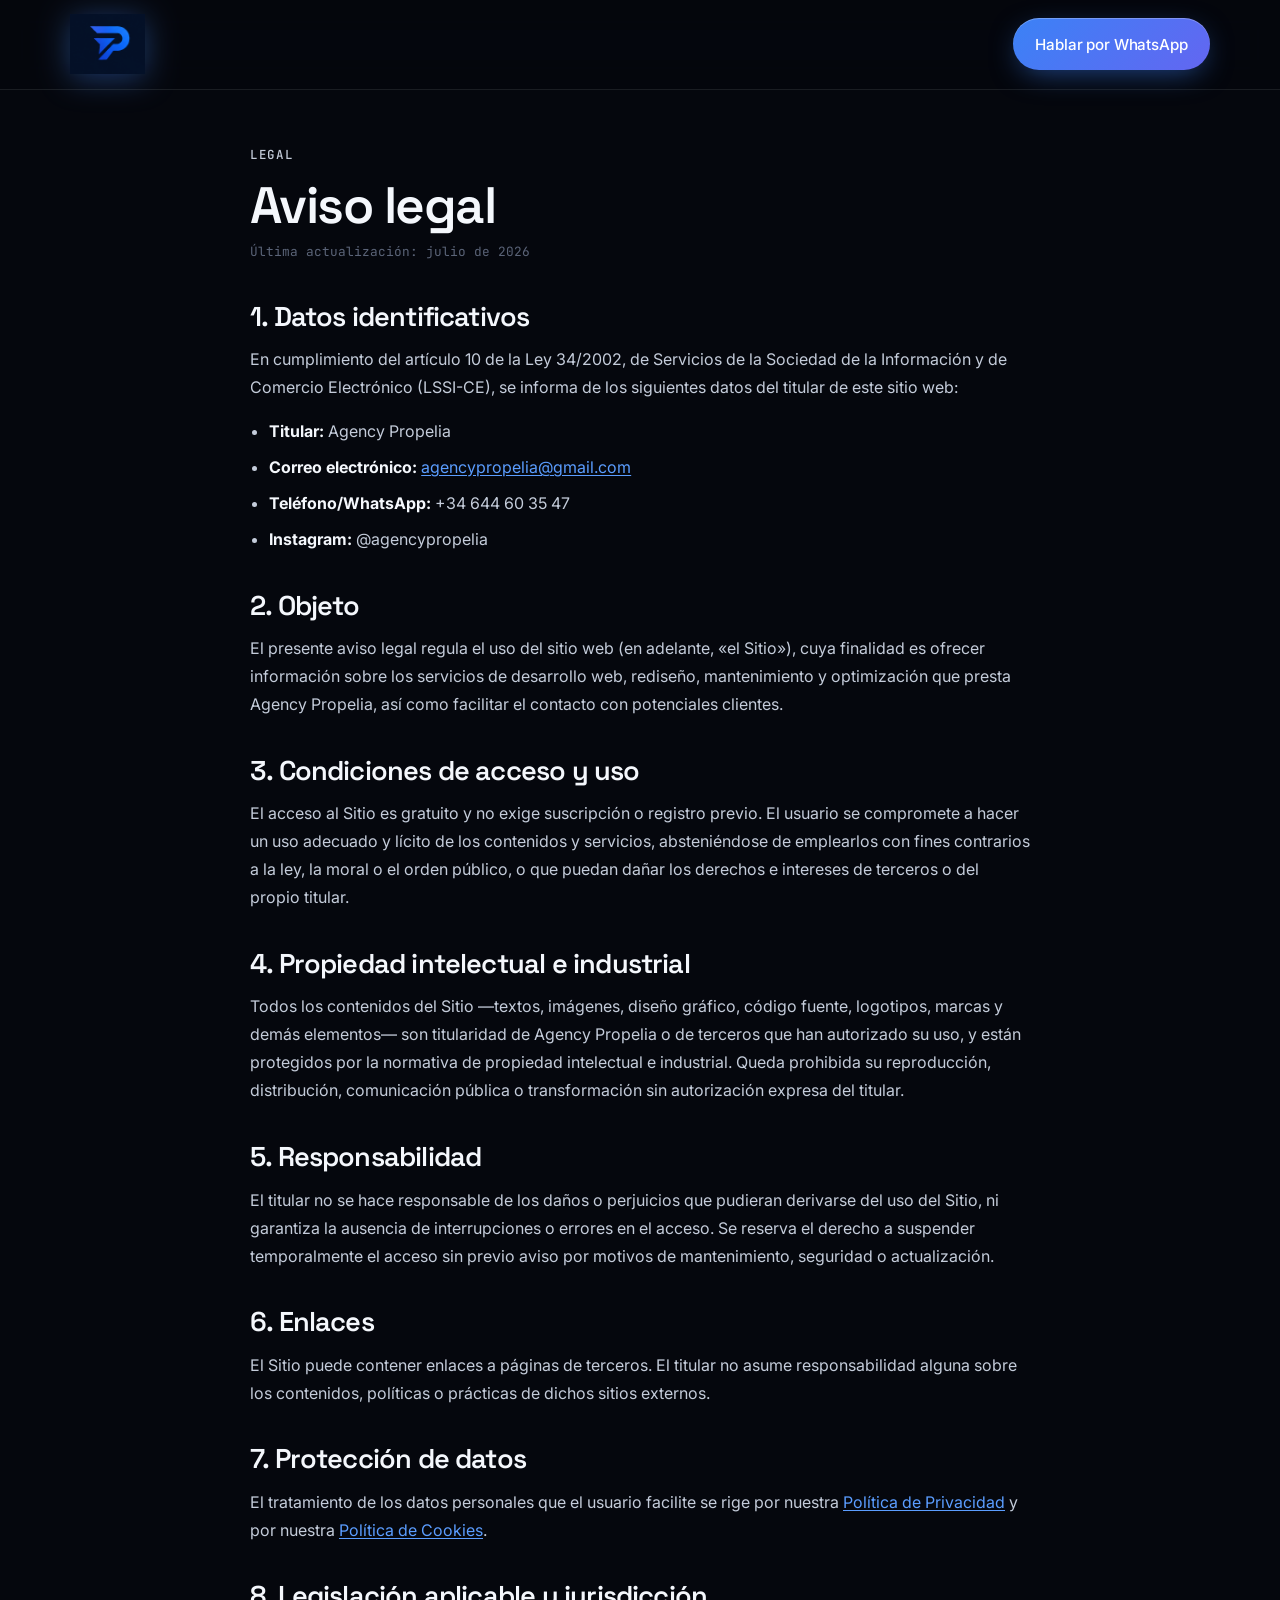
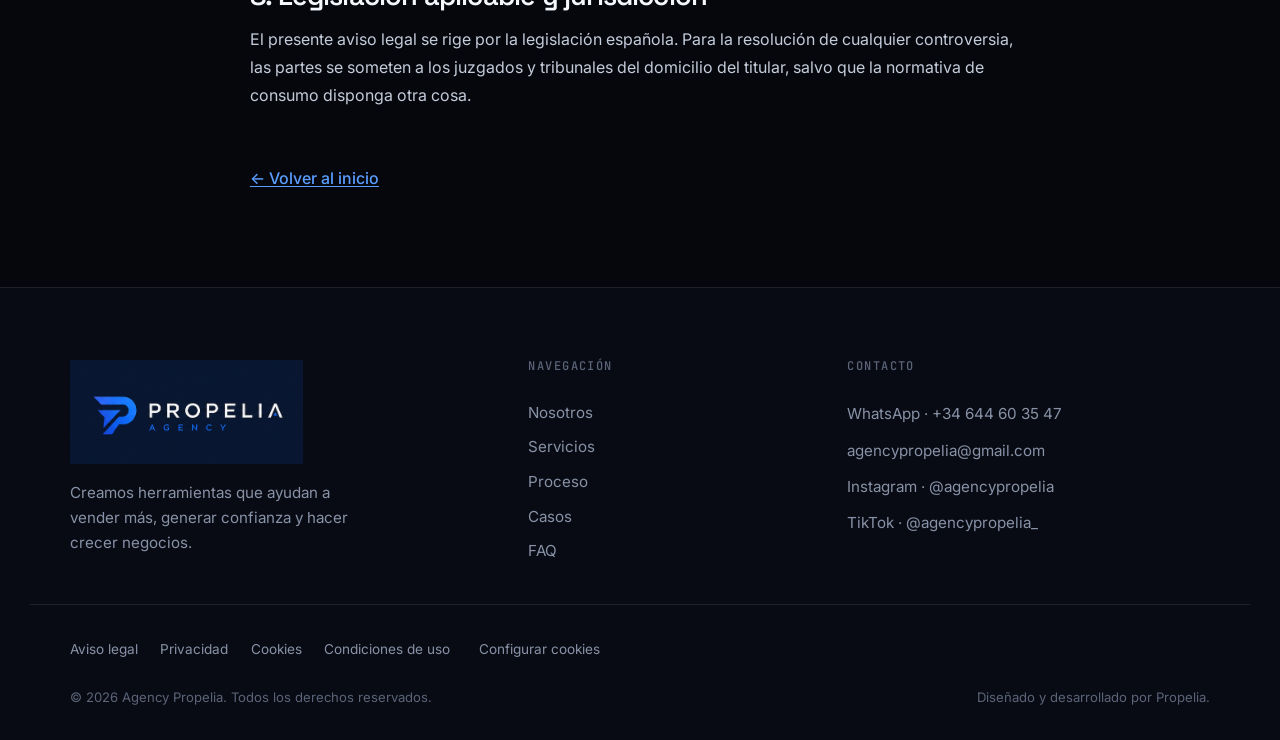
==== aviso-legal.html @ 7b3290b9 "Web Agency Propelia — preparada para producción Sitio estático (HTML/CSS/JS vanilla) listo para GitH" ====
<!DOCTYPE html>
<html lang="es">
<head>
  <meta charset="UTF-8" />
  <meta name="viewport" content="width=device-width, initial-scale=1.0" />
  <meta name="theme-color" content="#05070d" />
  <title>Aviso legal — Agency Propelia</title>
  <meta name="description" content="Aviso legal de Agency Propelia: datos identificativos, condiciones de uso, propiedad intelectual y responsabilidad." />
  <meta name="robots" content="index, follow" />
  <link rel="icon" type="image/png" href="assets/img/favicon.png" />
  <link rel="preconnect" href="https://fonts.googleapis.com" />
  <link rel="preconnect" href="https://fonts.gstatic.com" crossorigin />
  <link rel="stylesheet" href="https://fonts.googleapis.com/css2?family=Space+Grotesk:wght@400;500;600;700&family=Inter:wght@300;400;500;600&family=JetBrains+Mono:wght@400;500&display=swap" />
  <link rel="stylesheet" href="styles.css?v=20260713f" />
</head>
<body>
  <a class="skip-link" href="#main">Saltar al contenido</a>

  <header class="nav is-scrolled nav--solid" data-nav>
    <div class="nav-inner">
      <a class="nav-brand" href="index.html" aria-label="Agency Propelia, inicio">
        <img class="nav-logo-img" src="assets/img/icono-propelia.png" alt="Agency Propelia" width="62" height="50" />
      </a>
      <a class="btn btn-primary nav-cta" href="https://wa.me/34644603547" target="_blank" rel="noopener" data-magnetic>Hablar por WhatsApp</a>
    </div>
  </header>

  <main id="main" class="legal-page">
    <div class="container">
      <article class="legal">
        <p class="eyebrow">Legal</p>
        <h1>Aviso legal</h1>
        <span class="legal-updated">Última actualización: julio de 2026</span>

        <h2>1. Datos identificativos</h2>
        <p>En cumplimiento del artículo 10 de la Ley 34/2002, de Servicios de la Sociedad de la Información y de Comercio Electrónico (LSSI-CE), se informa de los siguientes datos del titular de este sitio web:</p>
        <ul>
          <li><strong>Titular:</strong> Agency Propelia</li>
          <li><strong>Correo electrónico:</strong> <a href="mailto:agencypropelia@gmail.com">agencypropelia@gmail.com</a></li>
          <li><strong>Teléfono/WhatsApp:</strong> +34 644 60 35 47</li>
          <li><strong>Instagram:</strong> @agencypropelia</li>
        </ul>

        <h2>2. Objeto</h2>
        <p>El presente aviso legal regula el uso del sitio web (en adelante, «el Sitio»), cuya finalidad es ofrecer información sobre los servicios de desarrollo web, rediseño, mantenimiento y optimización que presta Agency Propelia, así como facilitar el contacto con potenciales clientes.</p>

        <h2>3. Condiciones de acceso y uso</h2>
        <p>El acceso al Sitio es gratuito y no exige suscripción o registro previo. El usuario se compromete a hacer un uso adecuado y lícito de los contenidos y servicios, absteniéndose de emplearlos con fines contrarios a la ley, la moral o el orden público, o que puedan dañar los derechos e intereses de terceros o del propio titular.</p>

        <h2>4. Propiedad intelectual e industrial</h2>
        <p>Todos los contenidos del Sitio —textos, imágenes, diseño gráfico, código fuente, logotipos, marcas y demás elementos— son titularidad de Agency Propelia o de terceros que han autorizado su uso, y están protegidos por la normativa de propiedad intelectual e industrial. Queda prohibida su reproducción, distribución, comunicación pública o transformación sin autorización expresa del titular.</p>

        <h2>5. Responsabilidad</h2>
        <p>El titular no se hace responsable de los daños o perjuicios que pudieran derivarse del uso del Sitio, ni garantiza la ausencia de interrupciones o errores en el acceso. Se reserva el derecho a suspender temporalmente el acceso sin previo aviso por motivos de mantenimiento, seguridad o actualización.</p>

        <h2>6. Enlaces</h2>
        <p>El Sitio puede contener enlaces a páginas de terceros. El titular no asume responsabilidad alguna sobre los contenidos, políticas o prácticas de dichos sitios externos.</p>

        <h2>7. Protección de datos</h2>
        <p>El tratamiento de los datos personales que el usuario facilite se rige por nuestra <a href="privacidad.html">Política de Privacidad</a> y por nuestra <a href="cookies.html">Política de Cookies</a>.</p>

        <h2>8. Legislación aplicable y jurisdicción</h2>
        <p>El presente aviso legal se rige por la legislación española. Para la resolución de cualquier controversia, las partes se someten a los juzgados y tribunales del domicilio del titular, salvo que la normativa de consumo disponga otra cosa.</p>

        <a class="legal-back" href="index.html">← Volver al inicio</a>
      </article>
    </div>
  </main>

  <footer class="footer">
    <div class="container footer-inner">
      <div class="footer-brand">
        <a class="footer-brand-link" href="index.html" aria-label="Agency Propelia, inicio">
          <img class="footer-logo-img" src="assets/img/logo-propelia-agency.png" alt="Agency Propelia" width="210" height="72" loading="lazy" />
        </a>
        <p>Creamos herramientas que ayudan a vender más, generar confianza y hacer crecer negocios.</p>
      </div>
      <nav class="footer-nav" aria-label="Enlaces del pie">
        <h4>Navegación</h4>
        <a href="index.html#nosotros">Nosotros</a>
        <a href="index.html#servicios">Servicios</a>
        <a href="index.html#proceso">Proceso</a>
        <a href="index.html#casos">Casos</a>
        <a href="index.html#faq">FAQ</a>
      </nav>
      <div class="footer-contact">
        <h4>Contacto</h4>
        <a class="footer-link" href="https://wa.me/34644603547" target="_blank" rel="noopener">WhatsApp · +34 644 60 35 47</a>
        <a class="footer-link" href="mailto:agencypropelia@gmail.com">agencypropelia@gmail.com</a>
        <a class="footer-link" href="https://instagram.com/agencypropelia" target="_blank" rel="noopener">Instagram · @agencypropelia</a>
        <a class="footer-link" href="https://www.tiktok.com/@agencypropelia_" target="_blank" rel="noopener">TikTok · @agencypropelia_</a>
      </div>
    </div>
    <nav class="container footer-legal" aria-label="Enlaces legales">
      <a href="aviso-legal.html">Aviso legal</a>
      <a href="privacidad.html">Privacidad</a>
      <a href="cookies.html">Cookies</a>
      <a href="condiciones.html">Condiciones de uso</a>
      <button type="button" class="footer-legal-btn" data-cookie-settings>Configurar cookies</button>
    </nav>
    <div class="container footer-bottom">
      <span>© <span data-year>2026</span> Agency Propelia. Todos los derechos reservados.</span>
      <span class="footer-made">Diseñado y desarrollado por Propelia.</span>
    </div>
  </footer>

  <!-- Cookie preferences modal -->
  <div class="cookie-modal" data-cookie-modal role="dialog" aria-modal="true" aria-labelledby="cookie-modal-title" hidden>
    <div class="cookie-modal-backdrop" data-cookie-close></div>
    <div class="cookie-modal-card">
      <h3 id="cookie-modal-title">Preferencias de cookies</h3>
      <p class="cookie-modal-sub">Elige qué cookies quieres permitir. Puedes cambiar tu decisión cuando quieras desde el pie de página.</p>
      <div class="cookie-opt">
        <div class="cookie-opt-head"><span class="cookie-opt-name">Necesarias</span><span class="cookie-opt-fixed">Siempre activas</span></div>
        <p>Imprescindibles para que la web funcione. No se pueden desactivar.</p>
      </div>
      <label class="cookie-opt cookie-opt-toggle">
        <div class="cookie-opt-head"><span class="cookie-opt-name">Analíticas</span><span class="cookie-switch"><input type="checkbox" data-cookie-analytics /><span class="cookie-slider"></span></span></div>
        <p>Nos ayudan a entender cómo se usa la web para mejorarla. De forma anónima.</p>
      </label>
      <label class="cookie-opt cookie-opt-toggle">
        <div class="cookie-opt-head"><span class="cookie-opt-name">Marketing</span><span class="cookie-switch"><input type="checkbox" data-cookie-marketing /><span class="cookie-slider"></span></span></div>
        <p>Permiten mostrarte contenido y campañas más relevantes.</p>
      </label>
      <div class="cookie-modal-actions">
        <button type="button" class="btn btn-ghost" data-cookie-reject>Rechazar todo</button>
        <button type="button" class="btn btn-primary" data-cookie-save>Guardar preferencias</button>
      </div>
    </div>
  </div>

  <script defer src="lib/gsap.min.js"></script>
  <script defer src="lib/ScrollTrigger.min.js"></script>
  <script defer src="lib/manifest.js"></script>
  <script defer src="main.js?v=20260713f"></script>
</body>
</html>
---- styles.css ----
/* =============================================================
   AGENCY PROPELIA — styles.css
   Archetype: Mouse-Reactive Gradient (blue / dark, SaaS premium)
   ============================================================= */

/* =============================================================
   1. Tokens
   ============================================================= */
:root {
  /* Surfaces */
  --bg:        #05070d;   /* near-black, blue-tinted */
  --bg-2:      #080b14;
  --bg-3:      #0d1220;   /* card */
  --bg-4:      #121a2c;   /* card hover */

  /* Text */
  --ink:       #f4f7fc;   /* near-white, never pure */
  --ink-soft:  #c4ccda;
  --mute:      #8892a6;
  --mute-2:    #5b6478;

  /* Accent (electric blue → indigo) */
  --accent:      #3b82f6;
  --accent-bright: #5b9dff;
  --accent-2:    #6366f1;
  --accent-deep: #1d4ed8;

  /* Gradient mesh stops */
  --grad-1: #1d4ed8;
  --grad-2: #3b82f6;
  --grad-3: #6366f1;
  --grad-4: #0ea5e9;

  /* Lines */
  --line:      rgba(244, 247, 252, 0.09);
  --line-2:    rgba(244, 247, 252, 0.14);

  /* Type */
  --display: "Space Grotesk", system-ui, sans-serif;
  --sans:    "Inter", system-ui, sans-serif;
  --mono:    "JetBrains Mono", ui-monospace, monospace;

  /* Rhythm */
  --gutter: clamp(1.25rem, 5vw, 2.5rem);
  --section-y: clamp(5rem, 12vw, 9rem);
  --radius: 18px;
  --radius-lg: 26px;
  --maxw: 1220px;

  /* Easings */
  --ease-out:    cubic-bezier(0.16, 1, 0.3, 1);
  --ease-in:     cubic-bezier(0.7, 0, 0.84, 0);
  --ease-soft:   cubic-bezier(0.25, 0.46, 0.45, 0.94);
  --ease-bounce: cubic-bezier(0.34, 1.56, 0.64, 1);
}

/* =============================================================
   2. Reset & base
   ============================================================= */
*, *::before, *::after { box-sizing: border-box; margin: 0; }
html {
  -webkit-text-size-adjust: 100%;
  tab-size: 2;
  overflow-x: clip;
  scroll-behavior: smooth;
}
body {
  font-family: var(--sans);
  font-size: 16px;
  line-height: 1.65;
  color: var(--ink-soft);
  background: var(--bg);
  -webkit-font-smoothing: antialiased;
  text-rendering: optimizeLegibility;
  overflow-x: clip;
  overscroll-behavior-y: none;
}
img, svg, video { display: block; max-width: 100%; }
img { height: auto; }
button { font: inherit; color: inherit; cursor: pointer; border: 0; background: none; }
a { color: inherit; text-decoration: none; }
p { text-wrap: pretty; }
h1, h2, h3, h4 {
  font-family: var(--display);
  color: var(--ink);
  text-wrap: balance;
  line-height: 1.04;
  letter-spacing: -0.03em;
  font-weight: 600;
}
em { font-style: normal; color: var(--accent-bright); }
::selection { background: var(--accent); color: #fff; }

:focus-visible {
  outline: 2px solid var(--accent-bright);
  outline-offset: 3px;
  border-radius: 4px;
}

.skip-link {
  position: fixed; top: -100px; left: 1rem;
  padding: .6rem 1rem; background: var(--ink); color: var(--bg);
  z-index: 9999; border-radius: 8px; font-weight: 600;
}
.skip-link:focus { top: 1rem; }

/* =============================================================
   3. Utilities
   ============================================================= */
.container {
  width: 100%;
  max-width: var(--maxw);
  margin-inline: auto;
  padding-inline: var(--gutter);
}
.section { padding-block: var(--section-y); position: relative; }

.eyebrow, .kicker {
  font-family: var(--mono);
  font-size: 0.78rem;
  letter-spacing: 0.14em;
  text-transform: uppercase;
  color: var(--accent-bright);
  font-weight: 500;
}
.eyebrow { color: var(--mute); }
.eyebrow::before { content: ""; }

.section-head { max-width: 720px; margin-bottom: clamp(2.5rem, 6vw, 4rem); }
.section-head h2 { font-size: clamp(2rem, 5vw, 3.4rem); margin: 0.9rem 0 1rem; }
.section-sub { color: var(--mute); font-size: 1.05rem; max-width: 56ch; }

.grid-2 {
  display: grid;
  grid-template-columns: 1fr;
  gap: clamp(2rem, 5vw, 4rem);
}

/* =============================================================
   4. Buttons
   ============================================================= */
.btn {
  display: inline-flex;
  align-items: center;
  gap: 0.55rem;
  padding: 0.85rem 1.4rem;
  border-radius: 100px;
  font-weight: 500;
  font-size: 0.95rem;
  letter-spacing: -0.01em;
  transition: transform 0.4s var(--ease-out), background 0.3s var(--ease-out),
              box-shadow 0.4s var(--ease-out), color 0.3s var(--ease-out);
  will-change: transform;
}
.btn-lg { padding: 1.05rem 1.8rem; font-size: 1rem; }
.btn-ico { display: inline-flex; }

.btn-primary {
  background: linear-gradient(135deg, var(--accent) 0%, var(--accent-2) 100%);
  color: #fff;
  box-shadow: 0 8px 30px -8px rgba(59, 130, 246, 0.6), inset 0 1px 0 rgba(255,255,255,0.25);
}
.btn-primary:hover {
  box-shadow: 0 14px 44px -8px rgba(79, 110, 246, 0.75), inset 0 1px 0 rgba(255,255,255,0.35);
  transform: translateY(-2px);
}

.btn-ghost {
  background: rgba(255,255,255,0.03);
  color: var(--ink);
  border: 1px solid var(--line-2);
  backdrop-filter: blur(8px);
}
.btn-ghost:hover {
  background: rgba(255,255,255,0.07);
  border-color: rgba(91, 157, 255, 0.5);
  transform: translateY(-2px);
}

/* =============================================================
   5. Splash
   ============================================================= */
.splash {
  position: fixed; inset: 0; z-index: 9000;
  display: grid; place-items: center;
  background: var(--bg);
  transition: opacity 0.7s var(--ease-out), visibility 0.7s;
  animation: splashSafety 0.01s 4.5s forwards;
}
.splash-mark { animation: splashPulse 1.6s var(--ease-soft) infinite; }
.splash-mark svg { filter: drop-shadow(0 0 24px rgba(59,130,246,0.55)); }
.splash.is-out { opacity: 0; visibility: hidden; pointer-events: none; }
@keyframes splashPulse {
  0%, 100% { transform: translateY(0) scale(1); opacity: 1; }
  50% { transform: translateY(-6px) scale(1.06); opacity: 0.75; }
}
@keyframes splashSafety { to { opacity: 0; visibility: hidden; pointer-events: none; } }

/* =============================================================
   6. Nav
   ============================================================= */
.nav {
  position: fixed; top: 0; left: 0; right: 0; z-index: 1000;
  transition: background 0.4s var(--ease-out), border-color 0.4s var(--ease-out),
              backdrop-filter 0.4s var(--ease-out);
  border-bottom: 1px solid transparent;
}
.nav.is-scrolled {
  background: rgba(5, 7, 13, 0.72);
  backdrop-filter: blur(18px) saturate(160%);
  -webkit-backdrop-filter: blur(18px) saturate(160%);
  border-bottom-color: var(--line);
}
.nav-inner {
  max-width: var(--maxw); margin-inline: auto;
  padding: 0.9rem var(--gutter);
  display: flex; align-items: center; justify-content: space-between;
  gap: 1rem;
}
.nav-brand {
  display: inline-flex; align-items: center; gap: 0.55rem;
  font-family: var(--display); font-weight: 600; font-size: 1.15rem;
  color: var(--ink); letter-spacing: -0.02em;
}
.nav-logo { transition: transform 0.5s var(--ease-bounce); }
.nav-brand:hover .nav-logo { transform: rotate(-12deg) scale(1.08); }

.nav-links {
  display: none;
  gap: 0.35rem;
  position: absolute; left: 50%; transform: translateX(-50%);
}
.nav-links a {
  padding: 0.5rem 0.85rem; border-radius: 100px;
  font-size: 0.9rem; color: var(--mute);
  transition: color 0.25s var(--ease-out), background 0.25s var(--ease-out);
}
.nav-links a:hover { color: var(--ink); background: rgba(255,255,255,0.05); }

.nav-cta { display: none; }

.nav-toggle {
  display: inline-flex; flex-direction: column; gap: 5px;
  width: 42px; height: 42px; align-items: center; justify-content: center;
  border-radius: 12px; border: 1px solid var(--line-2);
}
.nav-toggle span {
  width: 18px; height: 2px; background: var(--ink); border-radius: 2px;
  transition: transform 0.35s var(--ease-out), opacity 0.25s var(--ease-out);
}
.nav-toggle[aria-expanded="true"] span:nth-child(1) { transform: translateY(3.5px) rotate(45deg); }
.nav-toggle[aria-expanded="true"] span:nth-child(2) { transform: translateY(-3.5px) rotate(-45deg); }

/* Mobile menu */
.mobile-menu {
  position: fixed; inset: 0; z-index: 999;
  background: rgba(5, 7, 13, 0.96);
  backdrop-filter: blur(20px);
  display: flex; flex-direction: column; justify-content: center; align-items: center;
  gap: 0.5rem; padding: 2rem;
  opacity: 0; visibility: hidden; transform: translateY(-8px);
  transition: opacity 0.4s var(--ease-out), transform 0.4s var(--ease-out), visibility 0.4s;
}
.mobile-menu.is-open { opacity: 1; visibility: visible; transform: none; }
.mobile-menu nav { display: flex; flex-direction: column; align-items: center; gap: 0.4rem; margin-bottom: 1.5rem; }
.mobile-menu nav a {
  font-family: var(--display); font-size: 1.8rem; color: var(--ink); font-weight: 500;
  padding: 0.4rem 1rem; letter-spacing: -0.02em;
  transition: color 0.25s var(--ease-out);
}
.mobile-menu nav a:hover { color: var(--accent-bright); }

/* =============================================================
   7. Hero
   ============================================================= */
.hero {
  position: relative;
  min-height: 100vh; min-height: 100svh;
  display: flex; align-items: center;
  padding-block: 9rem 4rem;
  overflow: hidden;
}
.hero-gradient {
  position: absolute; inset: -20%;
  z-index: 0;
  background:
    radial-gradient(circle 620px at var(--mx, 30%) var(--my, 25%), var(--grad-2) 0%, transparent 55%),
    radial-gradient(circle 720px at calc(var(--mx, 70%) + 15%) calc(var(--my, 70%) + 5%), var(--grad-3) 0%, transparent 55%),
    radial-gradient(circle 520px at 80% 15%, var(--grad-4) 0%, transparent 50%),
    radial-gradient(circle 640px at 15% 85%, var(--grad-1) 0%, transparent 55%);
  filter: blur(70px) saturate(135%);
  opacity: 0.34;
  transition: background 0.6s var(--ease-out);
}
.hero-grid-overlay {
  position: absolute; inset: 0; z-index: 1;
  background-image:
    linear-gradient(var(--line) 1px, transparent 1px),
    linear-gradient(90deg, var(--line) 1px, transparent 1px);
  background-size: 64px 64px;
  mask-image: radial-gradient(ellipse 90% 70% at 50% 40%, #000 30%, transparent 78%);
  -webkit-mask-image: radial-gradient(ellipse 90% 70% at 50% 40%, #000 30%, transparent 78%);
  opacity: 0.5;
}
.hero::after {
  content: ""; position: absolute; inset: 0; z-index: 2; pointer-events: none;
  background: linear-gradient(180deg, transparent 60%, var(--bg) 100%);
}
.hero-inner { position: relative; z-index: 3; max-width: 900px; }

.kicker {
  display: inline-flex; align-items: center; gap: 0.5rem;
  padding: 0.4rem 0.9rem; border-radius: 100px;
  border: 1px solid var(--line-2); background: rgba(255,255,255,0.03);
  margin-bottom: 1.6rem;
}
.kicker-dot {
  width: 7px; height: 7px; border-radius: 50%;
  background: var(--accent-bright);
  box-shadow: 0 0 0 0 rgba(91,157,255,0.6);
  animation: pulseDot 2.2s var(--ease-out) infinite;
}
@keyframes pulseDot {
  0% { box-shadow: 0 0 0 0 rgba(91,157,255,0.5); }
  70% { box-shadow: 0 0 0 9px rgba(91,157,255,0); }
  100% { box-shadow: 0 0 0 0 rgba(91,157,255,0); }
}

.hero-title {
  font-size: clamp(2.5rem, 8vw, 5.6rem);
  font-weight: 600;
  line-height: 1.0;
  letter-spacing: -0.035em;
  margin-bottom: 1.6rem;
  max-width: 16ch;
}
.hero-sub {
  font-size: clamp(1.05rem, 2.3vw, 1.35rem);
  color: var(--ink-soft);
  max-width: 46ch;
  margin-bottom: 2.2rem;
}
.hero-actions { display: flex; flex-wrap: wrap; gap: 0.8rem; margin-bottom: 2.4rem; }

.hero-trust {
  list-style: none; display: flex; flex-wrap: wrap; gap: 1.4rem;
  font-size: 0.9rem; color: var(--mute);
}
.hero-trust li { display: inline-flex; align-items: center; gap: 0.5rem; }
.tick {
  display: inline-grid; place-items: center;
  width: 18px; height: 18px; border-radius: 50%;
  background: rgba(59,130,246,0.14); color: var(--accent-bright);
  font-size: 0.7rem;
}

.hero-logo-slot {
  margin-top: 3.5rem;
  display: inline-flex; flex-direction: column; align-items: flex-start; gap: 0.75rem;
  padding: 1.6rem 1.8rem;
  border: 1px dashed var(--line-2); border-radius: var(--radius);
  background: rgba(255,255,255,0.015);
}
.hero-logo-mark { filter: drop-shadow(0 10px 40px rgba(59,130,246,0.4)); animation: floatY 5s var(--ease-soft) infinite; }
.hero-logo-hint { font-family: var(--mono); font-size: 0.72rem; color: var(--mute-2); letter-spacing: 0.05em; }
@keyframes floatY { 0%,100% { transform: translateY(0); } 50% { transform: translateY(-10px); } }

.hero-scroll {
  position: absolute; bottom: 1.8rem; left: 50%; transform: translateX(-50%);
  z-index: 4; width: 26px; height: 42px;
  border: 1px solid var(--line-2); border-radius: 100px;
  display: grid; place-items: start center; padding-top: 8px;
}
.hero-scroll span {
  width: 4px; height: 8px; border-radius: 4px; background: var(--accent-bright);
  animation: scrollDot 1.8s var(--ease-out) infinite;
}
@keyframes scrollDot { 0% { transform: translateY(0); opacity: 1; } 70% { transform: translateY(14px); opacity: 0; } 100% { opacity: 0; } }

/* =============================================================
   8. Marquee
   ============================================================= */
.benefits-bar {
  border-block: 1px solid var(--line);
  background: linear-gradient(180deg, var(--bg-2), var(--bg));
  padding-block: 1.15rem;
}
.benefits-row {
  list-style: none;
  display: flex; flex-wrap: wrap;
  align-items: center; justify-content: center;
  gap: 0.7rem 1.9rem;
}
.benefits-row li {
  display: inline-flex; align-items: center; gap: 0.55rem;
  font-family: var(--display); font-weight: 500;
  font-size: clamp(0.85rem, 1.9vw, 1rem);
  color: var(--ink-soft); letter-spacing: -0.01em;
  white-space: nowrap;
}
.benefits-row li .bb-ico { color: var(--accent-bright); }
.bb-ico { display: inline-flex; flex-shrink: 0; }
.bb-ico svg { width: 18px; height: 18px; }
@media (min-width: 720px)  { .benefits-row { gap: 0.9rem 2.6rem; } }
@media (min-width: 1080px) { .benefits-row { gap: 1rem 3.2rem; } }

/* =============================================================
   9. Nosotros
   ============================================================= */
.nosotros .grid-2 { align-items: start; }
.nosotros-head h2 { font-size: clamp(2rem, 5.5vw, 3.6rem); margin-top: 0.8rem; }
.nosotros-body .lead {
  font-family: var(--display); font-size: clamp(1.3rem, 3vw, 1.8rem);
  color: var(--ink); line-height: 1.3; margin-bottom: 1.5rem; letter-spacing: -0.02em;
}
.nosotros-body p { color: var(--mute); margin-bottom: 1.1rem; max-width: 60ch; }
.signature {
  font-family: var(--display); color: var(--accent-bright) !important;
  font-size: 1.1rem; margin-top: 1.8rem !important;
}

@media (min-width: 960px) {
  .nosotros .grid-2 { grid-template-columns: 0.85fr 1.15fr; }
  .nosotros-head { position: sticky; top: 120px; }
}

/* =============================================================
   10. Servicios
   ============================================================= */
.services-grid {
  display: grid; grid-template-columns: 1fr; gap: 1px;
  background: var(--line);
  border: 1px solid var(--line);
  border-radius: var(--radius-lg);
  overflow: hidden;
}
.service-card {
  position: relative;
  background: var(--bg);
  padding: clamp(1.8rem, 4vw, 2.6rem);
  transition: background 0.4s var(--ease-out);
  overflow: hidden;
}
.service-card::before {
  content: ""; position: absolute; inset: 0;
  background: radial-gradient(400px circle at var(--cx, 50%) var(--cy, 0%), rgba(59,130,246,0.10), transparent 65%);
  opacity: 0; transition: opacity 0.4s var(--ease-out);
}
.service-card:hover { background: var(--bg-3); }
.service-card:hover::before { opacity: 1; }
.service-num {
  font-family: var(--mono); font-size: 0.8rem; color: var(--accent);
  letter-spacing: 0.1em;
}
.service-card h3 {
  font-size: 1.35rem; margin: 1rem 0 0.7rem; font-weight: 600;
  transition: color 0.3s var(--ease-out);
}
.service-card:hover h3 { color: var(--accent-bright); }
.service-card p { color: var(--mute); font-size: 0.98rem; }

@media (min-width: 640px)  { .services-grid { grid-template-columns: 1fr 1fr; } }
@media (min-width: 1024px) { .services-grid { grid-template-columns: 1fr 1fr 1fr; } }

/* =============================================================
   11. Proceso
   ============================================================= */
.process-list { list-style: none; display: grid; gap: 0; }
.process-step {
  display: grid; grid-template-columns: auto 1fr; gap: 1.4rem;
  padding: clamp(1.6rem, 4vw, 2.4rem) 0;
  border-top: 1px solid var(--line);
  align-items: start;
}
.process-step:last-child { border-bottom: 1px solid var(--line); }
.process-num {
  font-family: var(--display); font-size: clamp(1.6rem, 5vw, 2.6rem);
  font-weight: 700;
  background: linear-gradient(135deg, var(--accent-bright), var(--accent-2));
  -webkit-background-clip: text; background-clip: text; color: transparent;
  line-height: 1; min-width: 2.2ch;
}
.process-step h3 { font-size: clamp(1.25rem, 3vw, 1.7rem); margin-bottom: 0.5rem; }
.process-step p { color: var(--mute); max-width: 60ch; }
.process-step { transition: padding-left 0.4s var(--ease-out); }
@media (hover: hover) {
  .process-step:hover { padding-left: 0.8rem; }
}

@media (min-width: 768px) {
  .process-step { grid-template-columns: 120px 1fr; gap: 2.5rem; align-items: center; }
}

/* =============================================================
   12. Beneficios
   ============================================================= */
.beneficios-band {
  text-align: center; max-width: 780px; margin: 0 auto clamp(3rem, 7vw, 4.5rem);
}
.beneficios-band h2 { font-size: clamp(2rem, 5.5vw, 3.6rem); margin-bottom: 1.3rem; }
.beneficios-band p { color: var(--mute); font-size: 1.1rem; max-width: 56ch; margin: 0 auto; }

.stats {
  display: grid; grid-template-columns: 1fr; gap: 1px;
  background: var(--line); border: 1px solid var(--line);
  border-radius: var(--radius-lg); overflow: hidden;
}
.stat { background: var(--bg-2); padding: clamp(2rem, 5vw, 3rem); text-align: center; }
.stat-value {
  display: block; font-family: var(--display); font-weight: 700;
  font-size: clamp(3rem, 9vw, 5rem); line-height: 1;
  background: linear-gradient(135deg, var(--ink) 0%, var(--accent-bright) 120%);
  -webkit-background-clip: text; background-clip: text; color: transparent;
  margin-bottom: 1rem; letter-spacing: -0.04em;
}
.stat p { color: var(--mute); max-width: 26ch; margin: 0 auto; font-size: 0.98rem; }
@media (min-width: 768px) { .stats { grid-template-columns: 1fr 1fr 1fr; } }

/* =============================================================
   13. Casos
   ============================================================= */
.casos-grid { display: grid; grid-template-columns: 1fr; gap: 1.4rem; }
.caso-card {
  border: 1px solid var(--line); border-radius: var(--radius-lg);
  background: var(--bg-3); overflow: hidden;
  transition: transform 0.5s var(--ease-out), border-color 0.4s var(--ease-out), box-shadow 0.5s var(--ease-out);
}
.caso-media {
  position: relative; aspect-ratio: 16 / 10; overflow: hidden;
  background:
    linear-gradient(135deg, #0d1220 0%, #10182b 100%);
  border-bottom: 1px solid var(--line);
}
.caso-media::before {
  content: ""; position: absolute; inset: 0;
  background-image:
    linear-gradient(rgba(255,255,255,0.04) 1px, transparent 1px),
    linear-gradient(90deg, rgba(255,255,255,0.04) 1px, transparent 1px);
  background-size: 28px 28px;
}
.caso-glow {
  position: absolute; inset: 0;
  background: radial-gradient(60% 60% at 50% 40%, rgba(59,130,246,0.35), transparent 70%);
  opacity: 0.6; transition: opacity 0.5s var(--ease-out), transform 0.6s var(--ease-out);
}
.caso-body { padding: clamp(1.4rem, 3.5vw, 2rem); }
.caso-tag {
  font-family: var(--mono); font-size: 0.72rem; letter-spacing: 0.1em;
  text-transform: uppercase; color: var(--accent-bright);
}
.caso-body h3 { font-size: 1.35rem; margin: 0.8rem 0 0.6rem; }
.caso-body p { color: var(--mute); font-size: 0.96rem; margin-bottom: 1.2rem; }
.caso-metric {
  display: inline-block; font-size: 0.85rem; color: var(--ink-soft);
  padding: 0.35rem 0.8rem; border: 1px solid var(--line-2); border-radius: 100px;
}
@media (hover: hover) {
  .caso-card:hover {
    transform: translateY(-6px); border-color: rgba(91,157,255,0.4);
    box-shadow: 0 30px 60px -30px rgba(59,130,246,0.4);
  }
  .caso-card:hover .caso-glow { opacity: 1; transform: scale(1.15); }
}
@media (min-width: 640px)  { .casos-grid { grid-template-columns: 1fr 1fr; } }
@media (min-width: 1024px) { .casos-grid { grid-template-columns: 1fr 1fr 1fr; } }

/* =============================================================
   14. Testimonios
   ============================================================= */
.testimonios-grid { display: grid; grid-template-columns: 1fr; gap: 1.4rem; }
.testimonio {
  position: relative; padding: clamp(1.8rem, 4vw, 2.4rem);
  border: 1px solid var(--line); border-radius: var(--radius-lg);
  background: linear-gradient(180deg, var(--bg-3), var(--bg-2));
  transition: border-color 0.4s var(--ease-out), transform 0.5s var(--ease-out);
}
.testimonio:hover { border-color: var(--line-2); transform: translateY(-4px); }
.quote-mark {
  font-family: var(--display); font-size: 3.5rem; line-height: 0.6;
  color: var(--accent); opacity: 0.4; display: block; height: 1.6rem;
}
.testimonio blockquote {
  font-family: var(--display); font-size: 1.15rem; line-height: 1.45;
  color: var(--ink); margin: 1rem 0 1.6rem; letter-spacing: -0.01em;
}
.testimonio figcaption { display: flex; flex-direction: column; gap: 0.15rem; }
.testimonio figcaption strong { color: var(--ink-soft); font-weight: 600; }
.testimonio figcaption span { font-size: 0.82rem; color: var(--mute-2); }
@media (min-width: 768px) { .testimonios-grid { grid-template-columns: repeat(3, 1fr); } }

/* =============================================================
   15. FAQ
   ============================================================= */
.faq-layout { align-items: start; }
.faq-head .btn { margin-top: 1.6rem; }
.faq-list { display: flex; flex-direction: column; }
.faq-item {
  border-top: 1px solid var(--line);
}
.faq-item:last-child { border-bottom: 1px solid var(--line); }
.faq-item summary {
  display: flex; align-items: center; justify-content: space-between; gap: 1rem;
  padding: 1.3rem 0; cursor: pointer; list-style: none;
  font-family: var(--display); font-size: clamp(1.02rem, 2.4vw, 1.2rem);
  color: var(--ink); font-weight: 500;
  transition: color 0.25s var(--ease-out);
}
.faq-item summary::-webkit-details-marker { display: none; }
.faq-item summary:hover { color: var(--accent-bright); }
.faq-item summary i {
  position: relative; width: 16px; height: 16px; flex-shrink: 0;
}
.faq-item summary i::before, .faq-item summary i::after {
  content: ""; position: absolute; background: var(--accent-bright);
  border-radius: 2px; transition: transform 0.35s var(--ease-out), opacity 0.3s;
}
.faq-item summary i::before { top: 7px; left: 0; width: 16px; height: 2px; }
.faq-item summary i::after { top: 0; left: 7px; width: 2px; height: 16px; }
.faq-item[open] summary i::after { transform: rotate(90deg); opacity: 0; }
.faq-answer {
  overflow: hidden;
  display: grid; grid-template-rows: 0fr;
  transition: grid-template-rows 0.4s var(--ease-out);
}
.faq-item[open] .faq-answer { grid-template-rows: 1fr; }
.faq-answer > p {
  min-height: 0;
  color: var(--mute); padding-bottom: 1.4rem; max-width: 60ch;
}
@media (min-width: 960px) { .faq-layout { grid-template-columns: 0.8fr 1.2fr; } .faq-head { position: sticky; top: 120px; } }

/* =============================================================
   16. CTA final
   ============================================================= */
.cta-final {
  position: relative; overflow: hidden; text-align: center;
  border-top: 1px solid var(--line);
}
.cta-gradient {
  position: absolute; inset: -30%;
  background:
    radial-gradient(circle 600px at var(--mx, 50%) var(--my, 40%), var(--grad-2) 0%, transparent 55%),
    radial-gradient(circle 500px at 20% 80%, var(--grad-3) 0%, transparent 55%),
    radial-gradient(circle 500px at 80% 20%, var(--grad-4) 0%, transparent 55%);
  filter: blur(80px) saturate(140%);
  opacity: 0.28; transition: background 0.6s var(--ease-out);
}
.cta-inner { position: relative; z-index: 2; max-width: 760px; }
.cta-inner h2 { font-size: clamp(2.2rem, 7vw, 4.4rem); margin: 1rem 0 1.2rem; }
.cta-sub { color: var(--ink-soft); font-size: 1.15rem; max-width: 48ch; margin: 0 auto 2.2rem; }
.cta-final .hero-actions { justify-content: center; }

/* =============================================================
   17. Footer
   ============================================================= */
.footer { border-top: 1px solid var(--line); background: var(--bg-2); padding-block: clamp(3rem, 7vw, 4.5rem) 2rem; }
.footer-inner {
  display: grid; grid-template-columns: 1fr; gap: 2.5rem;
  padding-bottom: 2.5rem; border-bottom: 1px solid var(--line);
}
.footer-brand p { color: var(--mute); max-width: 34ch; margin-top: 1rem; font-size: 0.95rem; }
.footer h4 {
  font-family: var(--mono); font-size: 0.75rem; letter-spacing: 0.12em;
  text-transform: uppercase; color: var(--mute-2); margin-bottom: 1.1rem; font-weight: 500;
}
.footer-nav { display: flex; flex-direction: column; gap: 0.6rem; }
.footer-nav a, .footer-link { color: var(--mute); font-size: 0.95rem; transition: color 0.25s var(--ease-out); width: fit-content; }
.footer-nav a:hover, .footer-link:hover { color: var(--accent-bright); }
.footer-contact { display: flex; flex-direction: column; gap: 0.7rem; }
.footer-bottom {
  display: flex; flex-direction: column; gap: 0.5rem;
  padding-top: 1.6rem; font-size: 0.82rem; color: var(--mute-2);
}
@media (min-width: 720px) {
  .footer-inner { grid-template-columns: 1.5fr 1fr 1.3fr; }
  .footer-bottom { flex-direction: row; justify-content: space-between; }
}

/* =============================================================
   18. Floating WhatsApp
   ============================================================= */
.wa-float {
  position: fixed; bottom: 1.4rem; right: 1.4rem; z-index: 900;
  width: 58px; height: 58px; border-radius: 50%;
  display: grid; place-items: center; color: #fff;
  background: linear-gradient(135deg, #25d366, #128c50);
  box-shadow: 0 12px 34px -8px rgba(37, 211, 102, 0.6);
  transition: transform 0.4s var(--ease-bounce), box-shadow 0.4s var(--ease-out);
  animation: waPulse 3s ease-out infinite;
}
.wa-float:hover { transform: scale(1.1) rotate(4deg); }
@keyframes waPulse {
  0% { box-shadow: 0 12px 34px -8px rgba(37,211,102,0.6), 0 0 0 0 rgba(37,211,102,0.5); }
  70% { box-shadow: 0 12px 34px -8px rgba(37,211,102,0.6), 0 0 0 16px rgba(37,211,102,0); }
  100% { box-shadow: 0 12px 34px -8px rgba(37,211,102,0.6), 0 0 0 0 rgba(37,211,102,0); }
}

/* =============================================================
   19. Reveal animations
   ============================================================= */
.reveal {
  opacity: 0; transform: translateY(28px);
  filter: blur(6px);
  transition: opacity 0.9s var(--ease-out), transform 0.9s var(--ease-out), filter 0.9s var(--ease-out);
}
.reveal.is-visible { opacity: 1; transform: none; filter: none; }
/* Defensive: never let split+reveal hide content */
.reveal[data-split] { opacity: 1; transform: none; filter: none; }

/* =============================================================
   20. Responsive nav breakpoints
   ============================================================= */
@media (min-width: 960px) {
  .nav-links { display: inline-flex; }
  .nav-cta { display: inline-flex; }
  .nav-toggle { display: none; }
}

/* =============================================================
   22. Brand logo & animated videos (iteration 2)
   ============================================================= */
.nav-logo-img {
  height: 60px; width: auto;
  mix-blend-mode: screen;   /* funde el fondo oscuro del asset */
  filter: drop-shadow(0 4px 16px rgba(59,130,246,0.4));
  transition: transform 0.5s var(--ease-out);
}
.nav-brand:hover .nav-logo-img { transform: scale(1.06); }
@media (max-width: 600px) { .nav-logo-img { height: 50px; } }

/* Base for all animated logo videos: dark bg blends away on dark site */
.brand-video {
  mix-blend-mode: screen;
  background: transparent;
  pointer-events: none;
  /* soft radial fade so the video frame never reads as a rectangle —
     only the logo shows, edges melt into the background */
  -webkit-mask-image: radial-gradient(ellipse 62% 62% at 50% 50%, #000 24%, transparent 78%);
  mask-image: radial-gradient(ellipse 62% 62% at 50% 50%, #000 24%, transparent 78%);
}

/* Hero two-column with animated logo */
.hero-inner { max-width: 1200px; }
.hero-copy { position: relative; z-index: 1; }
.hero-visual {
  position: relative;
  display: flex; align-items: center; justify-content: center;
  min-height: 300px; margin-top: 1rem;
}
.hero-visual-glow {
  position: absolute; inset: -18%;
  background: radial-gradient(circle at 50% 50%, rgba(59,130,246,0.5), rgba(99,102,241,0.22) 42%, transparent 70%);
  filter: blur(52px); opacity: 0.9;
  animation: floatY 6s var(--ease-soft) infinite;
}
.hero-video {
  position: relative; z-index: 1;
  width: min(104%, 700px); height: auto;
  filter: drop-shadow(0 28px 70px rgba(59,130,246,0.42));
}
.trust-hot {
  color: var(--accent-bright) !important; font-weight: 600;
}
.trust-hot .tick {
  background: rgba(59,130,246,0.22); color: var(--accent-bright);
}

@media (min-width: 1024px) {
  .hero-inner {
    display: grid; grid-template-columns: 1.05fr 0.95fr;
    align-items: center; gap: 3rem;
  }
  .hero-visual { min-height: 600px; margin-top: 0; }
  .hero-video { width: min(118%, 840px); }
}

/* Nosotros animated logo */
.nosotros-visual {
  position: relative; margin-top: 2rem;
  display: flex; align-items: center; justify-content: center;
}
.nosotros-visual::before {
  content: ""; position: absolute; inset: 0;
  background: radial-gradient(circle at 50% 50%, rgba(59,130,246,0.28), transparent 65%);
  filter: blur(40px);
}
.nosotros-visual video {
  position: relative; width: min(90%, 380px); height: auto;
  filter: drop-shadow(0 18px 46px rgba(59,130,246,0.45));
}
@media (min-width: 960px) { .nosotros-visual video { width: min(96%, 440px); } }

/* Brand divider between sections */
.brand-divider {
  display: flex; align-items: center; justify-content: center; gap: 1.5rem;
  padding-block: clamp(2rem, 5vw, 3.5rem);
  max-width: 900px; margin-inline: auto; padding-inline: var(--gutter);
}
.divider-line {
  height: 1px; flex: 1;
  background: linear-gradient(90deg, transparent, var(--line-2), transparent);
}
.divider-video {
  width: 124px; height: 124px; object-fit: contain; flex-shrink: 0;
  filter: drop-shadow(0 8px 26px rgba(59,130,246,0.55));
}

/* CTA animated logo */
.cta-visual { display: flex; justify-content: center; margin-bottom: 0.5rem; }
.cta-visual video {
  width: 160px; height: 160px; object-fit: contain;
  filter: drop-shadow(0 14px 46px rgba(59,130,246,0.6));
}

/* Footer logo */
.footer-logo-img {
  height: 104px; width: auto; mix-blend-mode: screen;
}

/* Speed banner (entrega exprés) */
.speed-banner {
  position: relative; overflow: hidden; text-align: center;
  margin-top: clamp(2rem, 5vw, 3rem);
  padding: clamp(2.2rem, 6vw, 3.6rem) clamp(1.4rem, 5vw, 3rem);
  border: 1px solid rgba(91,157,255,0.28); border-radius: var(--radius-lg);
  background: linear-gradient(135deg, rgba(29,78,216,0.14), rgba(99,102,241,0.10));
}
.speed-banner-glow {
  position: absolute; inset: -50% 20% auto; height: 200%;
  background: radial-gradient(circle at 50% 0%, rgba(59,130,246,0.4), transparent 60%);
  filter: blur(60px); pointer-events: none;
}
.speed-banner > * { position: relative; z-index: 1; }
.speed-badge {
  display: inline-block; font-family: var(--mono); font-size: 0.75rem;
  letter-spacing: 0.1em; text-transform: uppercase; color: var(--accent-bright);
  border: 1px solid rgba(91,157,255,0.35); border-radius: 100px;
  padding: 0.4rem 0.9rem; margin-bottom: 1.2rem;
}
.speed-banner h3 { font-size: clamp(1.6rem, 5vw, 2.8rem); margin-bottom: 0.8rem; }
.speed-banner p { color: var(--ink-soft); max-width: 46ch; margin: 0 auto 1.8rem; }

/* =============================================================
   23. Portfolio — premium website mockups (container-query based)
   ============================================================= */
.casos-grid { gap: clamp(1.2rem, 3vw, 2rem); }
@media (min-width: 1024px) { .casos-grid { grid-template-columns: 1fr 1fr; } }

.caso-card {
  background: linear-gradient(180deg, var(--bg-3), var(--bg-2));
}
.caso-cover {
  container-type: inline-size;
  position: relative; aspect-ratio: 10 / 9; overflow: hidden;
  padding: clamp(14px, 3.5cqw, 26px) clamp(14px, 3.5cqw, 26px) 0;
  border-bottom: 1px solid var(--line);
  background:
    radial-gradient(130% 90% at 50% 0%, rgba(59,130,246,0.16), transparent 60%),
    linear-gradient(180deg, #0c1322, #090d16);
}
.mock {
  width: 100%; height: 100%;
  border-radius: 10px 10px 0 0; overflow: hidden;
  display: flex; flex-direction: column;
  box-shadow: 0 30px 60px -26px rgba(0,0,0,0.85);
  transform: translateY(10px);
  transition: transform 0.7s var(--ease-out);
}
@media (hover: hover) {
  .caso-card:hover .mock { transform: translateY(0) scale(1.02); }
}

/* browser chrome */
.mock-bar {
  flex: 0 0 4.6cqw; min-height: 18px; display: flex; align-items: center; gap: 1cqw;
  padding: 0 2.4cqw; background: #e9edf3; border-bottom: 1px solid rgba(0,0,0,0.08);
}
.mock-bar i { width: 1.7cqw; height: 1.7cqw; max-width: 8px; max-height: 8px; border-radius: 50%; background: #cbd2dc; }
.mock-bar i:nth-child(1) { background: #ff5f57; }
.mock-bar i:nth-child(2) { background: #febc2e; }
.mock-bar i:nth-child(3) { background: #28c840; }
.mock-url {
  margin-left: 2cqw; flex: 1; font-size: 2.1cqw; color: #8a93a6;
  background: #fff; border-radius: 1cqw; padding: 0.6cqw 2cqw;
  white-space: nowrap; overflow: hidden; font-family: var(--sans);
}
.mock-bar-dark { background: #16161f; border-bottom-color: rgba(255,255,255,0.06); }
.mock-bar-dark .mock-url { background: rgba(255,255,255,0.06); color: rgba(255,255,255,0.5); }

.mock-screen {
  flex: 1; position: relative; overflow: hidden;
  padding: 3.6cqw 4cqw; display: flex; flex-direction: column;
  background: var(--pbg); color: var(--pfg); font-family: var(--sans);
}

/* per-project palettes */
.pv--fin     { --pbg:#ffffff; --pfg:#0a1533; --pmut:rgba(10,21,51,0.45); --pacc:#635bff; --pacc2:#00c2ff; }
.pv--ai      { --pbg:#08080f; --pfg:#ededf7; --pmut:rgba(237,237,247,0.4);  --pacc:#8b5cf6; --pacc2:#22d3ee; }
.pv--fashion { --pbg:#0c0a0c; --pfg:#f2ede6; --pmut:rgba(242,237,230,0.45); --pacc:#caa46a; }
.pv--estate  { --pbg:#100f0c; --pfg:#f2ece0; --pmut:rgba(242,236,224,0.5); --pacc:#c9a15b; }

/* shared nav */
.pv-nav { position: relative; z-index: 2; display: flex; align-items: center; justify-content: space-between; }
.pv-logo { display: inline-flex; align-items: center; gap: 1.4cqw; font-family: var(--display); font-weight: 700; font-size: 3.4cqw; letter-spacing: -0.01em; }
.pv-logomark { width: 3cqw; height: 3cqw; border-radius: 50%; background: linear-gradient(135deg, var(--pacc), var(--pacc2, var(--pacc))); display: inline-block; }
.pv-links { display: inline-flex; gap: 2.2cqw; }
.pv-links b { display: block; width: 5cqw; height: 1.3cqw; border-radius: 2px; background: var(--pmut); }
.pv-cta { font-family: var(--display); font-size: 2.5cqw; font-weight: 600; color: #fff; background: var(--pacc); padding: 1.3cqw 2.6cqw; border-radius: 20cqw; }
.pv-ghost { background: transparent; color: var(--pfg); border: 1px solid var(--pmut); }
.pv-ghost-light { color: #f2ece0; border: 1px solid rgba(242,236,224,0.45); background: transparent; }
.pv-gold-btn { background: var(--pacc); color: #16130c; }
.pv-tracked { letter-spacing: 0.16em; }

/* shared hero */
.pv-hero { position: relative; z-index: 2; flex: 1; display: flex; flex-direction: column; justify-content: center; gap: 2.4cqw; }
.pv-split { flex-direction: row; align-items: center; gap: 4cqw; }
.pv-col { flex: 1; display: flex; flex-direction: column; gap: 2.2cqw; }
.pv-center { align-items: center; text-align: center; }
.pv-badge { align-self: flex-start; font-family: var(--mono); font-size: 2cqw; letter-spacing: 0.05em; color: var(--pacc); border: 1px solid color-mix(in srgb, var(--pacc) 40%, transparent); border-radius: 20cqw; padding: 1cqw 2cqw; }
.pv-center .pv-badge { align-self: center; }
.pv-badge-glow { color: #c4b5fd; border-color: rgba(139,92,246,0.5); background: rgba(139,92,246,0.12); box-shadow: 0 0 6cqw rgba(139,92,246,0.4); }
.pv-h1 { font-family: var(--display); font-weight: 700; font-size: 6.6cqw; line-height: 0.98; letter-spacing: -0.03em; }
.pv-center .pv-h1 { font-size: 7.6cqw; }
.pv-xl { font-size: 9cqw; }
.pv-grad { background: linear-gradient(100deg, #fff 20%, #a78bfa 55%, #22d3ee 100%); -webkit-background-clip: text; background-clip: text; color: transparent; }
.pv-serif { font-family: Georgia, "Times New Roman", serif; letter-spacing: 0; font-weight: 500; }
.pv-light, .pv-light2 { color: #f6f1ea; }
.pv-light2 { color: rgba(246,241,234,0.82); }
.pv-sub { font-size: 2.7cqw; line-height: 1.35; color: var(--pmut); max-width: 40cqw; }
.pv-center .pv-sub { max-width: 55cqw; }
.pv-btns { display: flex; gap: 2cqw; margin-top: 0.6cqw; }
.pv-btns-c { justify-content: center; }
.pv-b1 { font-family: var(--display); font-weight: 600; font-size: 2.5cqw; color: #fff; background: var(--pacc); padding: 1.5cqw 3cqw; border-radius: 20cqw; }
.pv-b-light { background: #f6f1ea; color: #17130f; }
.pv-b2 { font-family: var(--display); font-weight: 600; font-size: 2.5cqw; color: var(--pfg); padding: 1.5cqw 2cqw; }
.pv-center .pv-b2 { color: var(--pfg); }
.pv-ey { font-family: var(--mono); font-size: 2cqw; letter-spacing: 0.12em; text-transform: uppercase; color: var(--pacc); }

/* ---- 1 · Fintech (light) ---- */
.pv--fin .mock-screen, .pv--ai .mock-screen { gap: 2.4cqw; }
.pv-mesh { position: absolute; inset: 0; z-index: 0;
  background:
    radial-gradient(52% 45% at 90% -8%, rgba(99,91,255,0.34), transparent 60%),
    radial-gradient(46% 42% at 106% 32%, rgba(0,194,255,0.24), transparent 60%),
    radial-gradient(42% 42% at 58% -12%, rgba(255,120,200,0.16), transparent 60%); }
.pv-glass { border-radius: 3cqw; padding: 3cqw; background: rgba(255,255,255,0.65);
  border: 1px solid rgba(255,255,255,0.9); box-shadow: 0 6cqw 14cqw -4cqw rgba(31,26,120,0.35);
  backdrop-filter: blur(6px); }
.pv-fincard { display: flex; flex-direction: column; gap: 1.6cqw; border: 0;
  background: linear-gradient(150deg, #1a1350, #3b2fb0 55%, #635bff);
  box-shadow: 0 7cqw 18cqw -5cqw rgba(31,26,120,0.55); }
.pv-fc-top { display: flex; align-items: center; justify-content: space-between; }
.pv-fc-chip { width: 5cqw; height: 3.6cqw; border-radius: 1cqw; background: linear-gradient(135deg,#ffd27a,#e0a94a); display: block; }
.pv-fc-brand { width: 7cqw; height: 2.4cqw; border-radius: 1cqw; background: rgba(255,255,255,0.5); display: block; }
.pv-balance { font-family: var(--display); font-weight: 700; font-size: 5cqw; color: #fff; letter-spacing: -0.02em; }
.pv-fc-sub { display: block; height: 1.4cqw; width: 45%; border-radius: 2px; background: rgba(255,255,255,0.35); }
.pv-bars { display: flex; align-items: flex-end; gap: 1.2cqw; height: 10cqw; margin-top: 0.5cqw; }
.pv-bars i { flex: 1; height: var(--h); border-radius: 1cqw 1cqw 0 0; background: linear-gradient(180deg, rgba(255,255,255,0.92), rgba(255,255,255,0.35)); }
.pv-fc-foot { display: flex; align-items: center; justify-content: space-between; margin-top: 0.6cqw; }
.pv-fc-foot u { display: block; height: 1.8cqw; width: 40%; border-radius: 2px; background: rgba(255,255,255,0.5); }
.pv-fc-foot em { display: block; height: 4cqw; width: 16cqw; border-radius: 1.4cqw; background: rgba(255,255,255,0.92); }
.pv-logos { position: relative; z-index: 2; display: flex; justify-content: space-between; align-items: center; gap: 2cqw; padding-top: 1cqw; }
.pv-logos b { height: 2.4cqw; width: 13cqw; border-radius: 3px; background: var(--pfg); opacity: 0.28; }
.pv-feats { position: relative; z-index: 2; display: grid; grid-template-columns: repeat(3,1fr); gap: 2.4cqw; }
.pv-feat { display: flex; flex-direction: column; gap: 1.4cqw; padding: 2.6cqw; border-radius: 2cqw;
  background: #f4f6ff; border: 1px solid rgba(10,21,51,0.07); }
.pv-feat-ico { width: 5.4cqw; height: 5.4cqw; border-radius: 1.5cqw; display: block;
  background: linear-gradient(135deg, var(--pacc), var(--pacc2)); }
.pv-ln  { display: block; height: 1.9cqw; width: 72%; border-radius: 2px; background: rgba(10,21,51,0.78); }
.pv-ln2 { display: block; height: 1.4cqw; width: 100%; border-radius: 2px; background: var(--pmut); }

/* ---- 2 · AI (dark, glow) ---- */
.pv-glow { position: absolute; inset: 0; z-index: 0;
  background: radial-gradient(52% 44% at 50% 6%, rgba(139,92,246,0.55), transparent 60%),
              radial-gradient(46% 42% at 80% 2%, rgba(34,211,238,0.3), transparent 60%); }
.pv-grid { position: absolute; inset: 0; z-index: 0; opacity: 0.5;
  background-image: linear-gradient(rgba(255,255,255,0.05) 1px, transparent 1px),
    linear-gradient(90deg, rgba(255,255,255,0.05) 1px, transparent 1px);
  background-size: 8cqw 8cqw;
  -webkit-mask-image: radial-gradient(ellipse 80% 62% at 50% 28%, #000 40%, transparent 75%);
  mask-image: radial-gradient(ellipse 80% 62% at 50% 28%, #000 40%, transparent 75%); }
.pv-appwin { position: relative; z-index: 2; display: flex; gap: 2.4cqw; height: 27cqw;
  border-radius: 2.6cqw 2.6cqw 0 0; padding: 2.6cqw; padding-bottom: 0;
  background: linear-gradient(180deg, rgba(255,255,255,0.09), rgba(255,255,255,0.02));
  border: 1px solid rgba(255,255,255,0.13); border-bottom: 0;
  box-shadow: 0 -2cqw 20cqw rgba(139,92,246,0.22) inset; }
.pv-app-side { display: flex; flex-direction: column; gap: 1.6cqw; width: 24%; }
.pv-app-side i { height: 2.2cqw; border-radius: 1cqw; background: rgba(255,255,255,0.13); }
.pv-app-side i:first-child { background: linear-gradient(90deg, var(--pacc), var(--pacc2)); }
.pv-app-body { flex: 1; display: flex; flex-direction: column; gap: 2cqw; padding-left: 2.4cqw; border-left: 1px solid rgba(255,255,255,0.08); }
.pv-app-chart { height: 13cqw; border-radius: 1.4cqw; overflow: hidden; background: rgba(255,255,255,0.04); }
.pv-app-chart svg { width: 100%; height: 100%; display: block; }
.pv-app-rows { display: flex; flex-direction: column; gap: 1.6cqw; }
.pv-app-rows u { display: block; height: 2.6cqw; border-radius: 1cqw; background: rgba(255,255,255,0.08); }
.pv-app-rows u:nth-child(2) { width: 82%; }
.pv-app-rows u:nth-child(3) { width: 62%; }

/* ---- shared image-hero (restaurant + estate + café + beauty) — REAL photos ---- */
.pv--resto   { --pbg:#0e0b09; --pfg:#f4ece0; --pmut:rgba(244,236,224,0.5); --pacc:#d98a3f; }
.pv--cafe    { --pbg:#0f0b08; --pfg:#f3ebdd; --pmut:rgba(243,235,221,0.5); --pacc:#cf9a52; }
.pv--beauty  { --pbg:#0d0a0c; --pfg:#f4ebef; --pmut:rgba(244,235,239,0.5); --pacc:#d38aa6; }
.pv--resto .mock-screen, .pv--estate .mock-screen,
.pv--cafe .mock-screen, .pv--beauty .mock-screen { padding: 0; }
.pv-imghero { position: relative; flex: 1; min-height: 46cqw; display: flex; flex-direction: column; overflow: hidden; }
.pv-imghero-bg { position: absolute; inset: 0; z-index: 0; background-size: cover; background-position: center; }
.pv-imghero-veil { position: absolute; inset: 0; z-index: 1;
  background: linear-gradient(180deg, rgba(6,5,6,0.42) 0%, rgba(6,5,6,0.08) 32%, rgba(6,5,6,0.62) 72%, rgba(6,5,6,0.85) 100%); }
.pv-imghero .pv-nav { padding: 3.6cqw 4cqw 0; }
.pv-imghero-cap { position: relative; z-index: 2; margin-top: auto; padding: 0 4cqw 4.4cqw; display: flex; flex-direction: column; gap: 1.8cqw; align-items: flex-start; }
.pv-imghero-cap .pv-h1 { text-shadow: 0 2cqw 6cqw rgba(0,0,0,0.55); }
.pv-on-img { color: #f4efe8; }
.pv-gold { color: var(--pacc); font-weight: 500; }
.pv-light b { background: rgba(244,239,232,0.7); }
.pv-b-gold { background: var(--pacc); color: #17110a; }
.pv-b2-light { color: #f4efe8; border: 1px solid rgba(244,239,232,0.4); }

/* real background photos */
.pv-bg-resto  { background-image: url(assets/img/mock/resto2.jpg); }
.pv-bg-estate { background-image: url(assets/img/mock/villa1.jpg); }
.pv-bg-cafe   { background-image: url(assets/img/mock/cafe-a.jpg); }
.pv-bg-beauty { background-image: url(assets/img/mock/salon-c.jpg); background-position: center 22%; }

/* nav text menu (real links inside the mockups) */
.pv-menu { display: inline-flex; align-items: center; gap: 2.6cqw; }
.pv-menu span { font-family: var(--sans); font-size: 2.4cqw; color: var(--pmut); white-space: nowrap; }
.pv-on-img .pv-menu span { color: rgba(244,239,232,0.82); }

/* image gallery band (3 photos + captions) */
.pv-gallery3 { display: grid; grid-template-columns: repeat(3,1fr); gap: 2.4cqw; padding: 3cqw 4cqw; background: var(--pbg); }
.pv-gitem { display: flex; flex-direction: column; gap: 1.3cqw; }
.pv-gimg { height: 16cqw; border-radius: 1.6cqw; display: block; background-size: cover; background-position: center;
  box-shadow: 0 3cqw 8cqw -3cqw rgba(0,0,0,0.6); }
.pv-gcap { font-family: var(--mono); font-size: 1.9cqw; letter-spacing: 0.08em; text-transform: uppercase; color: var(--pmut); }
.pv-gimg-r1 { background-image: url(assets/img/mock/resto1.jpg); }
.pv-gimg-r2 { background-image: url(assets/img/mock/food2.jpg); }
.pv-gimg-r3 { background-image: url(assets/img/mock/food4.jpg); }
.pv-gimg-c1 { background-image: url(assets/img/mock/cafe-c.jpg); }
.pv-gimg-c2 { background-image: url(assets/img/mock/cafe-hero.jpg); }
.pv-gimg-c3 { background-image: url(assets/img/mock/pastry1.jpg); }

/* estate search bar (real text) */
.pv-searchbar { display: flex; align-items: center; gap: 2cqw; width: 84%; margin-top: 1cqw;
  padding: 1.6cqw 1.6cqw 1.6cqw 2.6cqw; border-radius: 2.2cqw;
  background: rgba(255,255,255,0.16); border: 1px solid rgba(242,236,224,0.3); backdrop-filter: blur(6px); }
.pv-sb-field { font-family: var(--sans); font-size: 2.4cqw; color: rgba(244,239,232,0.9); white-space: nowrap; }
.pv-sb-field:nth-child(2) { color: rgba(244,239,232,0.55); }
.pv-search-btn { margin-left: auto; padding: 1.4cqw 3cqw; border-radius: 1.4cqw; background: var(--pacc);
  color: #17130f; font-family: var(--display); font-weight: 600; font-size: 2.3cqw; display: inline-block; white-space: nowrap; }

/* property / treatment cards (real text) */
.pv-props { display: grid; grid-template-columns: repeat(3,1fr); gap: 2.4cqw; padding: 3cqw 4cqw; background: var(--pbg); }
.pv-prop { border-radius: 1.8cqw; overflow: hidden; background: rgba(255,255,255,0.04); border: 1px solid rgba(242,236,224,0.12);
  box-shadow: 0 3cqw 8cqw -3cqw rgba(0,0,0,0.6); }
.pv-prop-img { display: block; height: 14cqw; background-size: cover; background-position: center; }
.pv-prop-img1 { background-image: url(assets/img/mock/villa3.jpg); }
.pv-prop-img2 { background-image: url(assets/img/mock/villa5.jpg); }
.pv-prop-img3 { background-image: url(assets/img/mock/interior1.jpg); }
.pv-prop-b1 { background-image: url(assets/img/mock/beauty1.jpg); }
.pv-prop-b2 { background-image: url(assets/img/mock/beauty2.jpg); }
.pv-prop-b3 { background-image: url(assets/img/mock/beauty3.jpg); }
.pv-prop-info { display: flex; flex-direction: column; gap: 0.8cqw; padding: 1.8cqw; }
.pv-prop-price { display: block; font-style: normal; font-family: var(--display); font-weight: 600; font-size: 2.9cqw; color: var(--pfg); letter-spacing: -0.01em; }
.pv-prop-spec  { display: block; text-decoration: none; font-family: var(--sans); font-size: 2.1cqw; color: var(--pmut); }

.casos-note {
  text-align: center; margin-top: clamp(2rem, 4vw, 3rem); font-size: 0.85rem;
  color: var(--mute-2); font-family: var(--mono); letter-spacing: 0.03em;
}

/* FAQ highlighted item (speed advantage) */
.faq-item.faq-hot {
  border: 1px solid rgba(91,157,255,0.3);
  border-radius: 16px;
  background: linear-gradient(135deg, rgba(59,130,246,0.10), rgba(99,102,241,0.05));
  padding-inline: 1.2rem;
  margin-block: 0.6rem;
}
.faq-item.faq-hot summary { color: var(--accent-bright); }
.faq-item.faq-hot summary span::after {
  content: "⚡ Exprés";
  margin-left: 0.6rem; font-family: var(--mono); font-size: 0.62rem;
  letter-spacing: 0.08em; vertical-align: middle;
  color: var(--accent-bright); border: 1px solid rgba(91,157,255,0.4);
  border-radius: 100px; padding: 0.15rem 0.5rem;
}
.faq-item.faq-hot .faq-answer > p strong { color: var(--ink); }

/* =============================================================
   24. Testimonials v2 (stars + avatars)
   ============================================================= */
.testimonio-stars { color: #f5b301; letter-spacing: 2px; font-size: 0.9rem; margin-bottom: 0.9rem; }
.testimonio blockquote { font-size: 1.05rem; margin: 0 0 1.5rem; }
.testimonio figcaption { flex-direction: row; align-items: center; gap: 0.75rem; }
.avatar {
  width: 40px; height: 40px; flex-shrink: 0; border-radius: 50%;
  display: grid; place-items: center;
  font-family: var(--display); font-weight: 600; font-size: 0.85rem; color: #fff;
  background: linear-gradient(135deg, var(--a, var(--accent)), var(--b, var(--accent-2)));
}
.who { display: flex; flex-direction: column; gap: 0.05rem; }
.who strong { color: var(--ink); font-weight: 600; font-size: 0.95rem; }
.who span { font-size: 0.8rem; color: var(--mute-2); }
@media (min-width: 560px) and (max-width: 767px) { .testimonios-grid { grid-template-columns: 1fr 1fr; } }

/* =============================================================
   25. Microinteractions (iteration 5 — premium polish)
   ============================================================= */

/* Scroll progress bar */
.scroll-progress {
  position: fixed; top: 0; left: 0; right: 0; height: 2px; z-index: 1200;
  background: transparent; pointer-events: none;
}
.scroll-progress span {
  display: block; height: 100%; width: 0%;
  background: linear-gradient(90deg, var(--accent), var(--accent-2), var(--accent-bright));
  box-shadow: 0 0 12px rgba(59,130,246,0.6);
  transition: width 0.1s linear;
}

/* Custom cursor */
.cursor { position: fixed; top: 0; left: 0; z-index: 9998; pointer-events: none;
  opacity: 0; transition: opacity 0.3s var(--ease-out); }
.cursor.is-ready { opacity: 1; }
.cursor-dot, .cursor-ring { position: absolute; top: 0; left: 0; border-radius: 50%;
  transform: translate(-50%, -50%); will-change: transform; }
.cursor-dot { width: 6px; height: 6px; background: var(--accent-bright);
  transition: width 0.25s var(--ease-out), height 0.25s var(--ease-out), background 0.25s; }
.cursor-ring { width: 34px; height: 34px; border: 1.5px solid rgba(91,157,255,0.55);
  transition: width 0.3s var(--ease-out), height 0.3s var(--ease-out), border-color 0.3s, background 0.3s; }
.cursor.is-hover .cursor-ring { width: 54px; height: 54px; border-color: rgba(91,157,255,0.9);
  background: rgba(91,157,255,0.08); }
.cursor.is-hover .cursor-dot { width: 0; height: 0; }
.cursor.is-down .cursor-ring { width: 26px; height: 26px; }
html.has-cursor, html.has-cursor * { cursor: none !important; }

/* Button sheen + press */
.btn { position: relative; overflow: hidden; }
.btn > * { position: relative; z-index: 1; }
.btn-primary::after {
  content: ""; position: absolute; inset: 0; z-index: 0;
  background: linear-gradient(110deg, transparent 30%, rgba(255,255,255,0.35) 50%, transparent 70%);
  transform: translateX(-120%); transition: transform 0.7s var(--ease-out);
}
.btn-primary:hover::after { transform: translateX(120%); }
.btn:active { transform: translateY(0) scale(0.98); }

/* Reveal variants */
.reveal-scale { opacity: 0; transform: scale(0.94) translateY(20px); filter: blur(4px);
  transition: opacity 0.9s var(--ease-out), transform 0.9s var(--ease-out), filter 0.9s var(--ease-out); }
.reveal-scale.is-visible { opacity: 1; transform: none; filter: none; }

/* 3D tilt cards */
.tilt { transform-style: preserve-3d; will-change: transform;
  transition: transform 0.4s var(--ease-out), box-shadow 0.4s var(--ease-out); }
.tilt-inner { transform: translateZ(0); }

/* Elevated card hovers */
.service-card { transition: background 0.4s var(--ease-out); }
.caso-card, .testimonio { transition: transform 0.2s var(--ease-out), box-shadow 0.5s var(--ease-out), border-color 0.4s var(--ease-out); }
.caso-card:hover { box-shadow: 0 40px 80px -40px rgba(59,130,246,0.45); border-color: rgba(91,157,255,0.35); }

/* Nav links: animated underline */
.nav-links a { position: relative; }
.nav-links a::after {
  content: ""; position: absolute; left: 0.85rem; right: 0.85rem; bottom: 0.28rem; height: 1.5px;
  background: var(--accent-bright); transform: scaleX(0); transform-origin: left;
  transition: transform 0.35s var(--ease-out); border-radius: 2px;
}
.nav-links a:hover::after { transform: scaleX(1); }

/* Footer link slide */
.footer-nav a, .footer-link { transition: color 0.25s var(--ease-out), transform 0.25s var(--ease-out); }
.footer-nav a:hover, .footer-link:hover { transform: translateX(3px); }

/* =============================================================
   26. Footer legal links
   ============================================================= */
.footer-legal {
  display: flex; flex-wrap: wrap; align-items: center; gap: 0.6rem 1.4rem;
  padding-top: 1.6rem; margin-top: 0.4rem;
}
.footer-legal a, .footer-legal-btn {
  font-size: 0.85rem; color: var(--mute); transition: color 0.25s var(--ease-out);
}
.footer-legal a:hover, .footer-legal-btn:hover { color: var(--accent-bright); }
.footer-legal-btn { font-family: inherit; }

/* =============================================================
   27. Cookie consent (premium)
   ============================================================= */
.cookie-banner {
  position: fixed; left: 50%; bottom: 1.4rem; transform: translate(-50%, 140%);
  z-index: 1300; width: min(920px, calc(100% - 2rem));
  background: rgba(10, 14, 24, 0.86);
  border: 1px solid var(--line-2); border-radius: var(--radius-lg);
  box-shadow: 0 30px 70px -20px rgba(0,0,0,0.7);
  backdrop-filter: blur(20px) saturate(160%); -webkit-backdrop-filter: blur(20px) saturate(160%);
  opacity: 0; visibility: hidden;
  transition: transform 0.6s var(--ease-out), opacity 0.5s var(--ease-out), visibility 0.6s;
}
.cookie-banner.is-visible { transform: translate(-50%, 0); opacity: 1; visibility: visible; }
.cookie-inner {
  display: flex; flex-direction: column; gap: 1.1rem;
  padding: clamp(1.2rem, 3vw, 1.6rem) clamp(1.3rem, 3.5vw, 2rem);
}
.cookie-text strong { display: block; font-family: var(--display); color: var(--ink); font-size: 1.02rem; margin-bottom: 0.3rem; }
.cookie-text p { color: var(--mute); font-size: 0.9rem; margin: 0; }
.cookie-text a { color: var(--accent-bright); text-decoration: underline; text-underline-offset: 2px; }
.cookie-actions { display: flex; flex-wrap: wrap; gap: 0.6rem; }
.cookie-btn { padding: 0.7rem 1.2rem; font-size: 0.9rem; }
@media (min-width: 760px) {
  .cookie-inner { flex-direction: row; align-items: center; justify-content: space-between; gap: 1.6rem; }
  .cookie-actions { flex-shrink: 0; }
}

.cookie-modal { position: fixed; inset: 0; z-index: 1400; display: grid; place-items: center; padding: 1.2rem; }
.cookie-modal[hidden] { display: none; }
.cookie-modal-backdrop { position: absolute; inset: 0; background: rgba(3, 5, 10, 0.72); backdrop-filter: blur(4px); }
.cookie-modal-card {
  position: relative; width: min(520px, 100%); max-height: 88vh; overflow-y: auto;
  background: linear-gradient(180deg, #141c2e, #0e1424);
  border: 1px solid rgba(91,157,255,0.22); border-radius: var(--radius-lg);
  padding: clamp(1.5rem, 4vw, 2.2rem);
  box-shadow: 0 40px 100px -30px rgba(0,0,0,0.85), 0 0 0 1px rgba(255,255,255,0.02) inset;
  animation: cookieIn 0.4s var(--ease-out);
}
@keyframes cookieIn { from { opacity: 0; transform: translateY(16px) scale(0.98); } to { opacity: 1; transform: none; } }
.cookie-modal-card h3 { font-size: 1.4rem; margin-bottom: 0.5rem; }
.cookie-modal-sub { color: var(--mute); font-size: 0.92rem; margin-bottom: 1.4rem; }
.cookie-opt { border: 1px solid var(--line); border-radius: 14px; padding: 1rem 1.1rem; margin-bottom: 0.8rem; }
.cookie-opt-toggle { display: block; cursor: pointer; }
.cookie-opt-head { display: flex; align-items: center; justify-content: space-between; margin-bottom: 0.35rem; }
.cookie-opt-name { font-family: var(--display); font-weight: 600; color: var(--ink); font-size: 1rem; }
.cookie-opt-fixed { font-family: var(--mono); font-size: 0.72rem; color: var(--accent-bright); }
.cookie-opt p { color: var(--mute); font-size: 0.85rem; margin: 0; }
.cookie-switch { position: relative; display: inline-block; width: 42px; height: 24px; flex-shrink: 0; }
.cookie-switch input { position: absolute; opacity: 0; width: 100%; height: 100%; margin: 0; cursor: pointer; }
.cookie-slider { position: absolute; inset: 0; border-radius: 100px; background: rgba(255,255,255,0.12);
  border: 1px solid var(--line-2); transition: background 0.3s var(--ease-out); }
.cookie-slider::before { content: ""; position: absolute; top: 3px; left: 3px; width: 16px; height: 16px;
  border-radius: 50%; background: #fff; transition: transform 0.3s var(--ease-out); }
.cookie-switch input:checked + .cookie-slider { background: linear-gradient(135deg, var(--accent), var(--accent-2)); border-color: transparent; }
.cookie-switch input:checked + .cookie-slider::before { transform: translateX(18px); }
.cookie-switch input:focus-visible + .cookie-slider { outline: 2px solid var(--accent-bright); outline-offset: 2px; }
.cookie-modal-actions { display: flex; flex-wrap: wrap; gap: 0.6rem; margin-top: 1.4rem; }
.cookie-modal-actions .btn { flex: 1; min-width: 140px; justify-content: center; }

/* =============================================================
   28. Legal pages
   ============================================================= */
.legal-page { padding-top: clamp(7rem, 12vw, 9rem); padding-bottom: clamp(3rem, 8vw, 6rem); }
.legal { max-width: 780px; margin-inline: auto; }
.legal .eyebrow { margin-bottom: 0.8rem; }
.legal h1 { font-size: clamp(2rem, 6vw, 3.2rem); margin-bottom: 0.6rem; }
.legal .legal-updated { color: var(--mute-2); font-family: var(--mono); font-size: 0.8rem; margin-bottom: 2.5rem; display: block; }
.legal h2 { font-size: clamp(1.3rem, 3.5vw, 1.7rem); margin: 2.4rem 0 0.9rem; }
.legal h3 { font-size: 1.1rem; margin: 1.6rem 0 0.6rem; color: var(--ink-soft); }
.legal p, .legal li { color: var(--ink-soft); line-height: 1.75; margin-bottom: 1rem; }
.legal ul { padding-left: 1.2rem; margin-bottom: 1rem; }
.legal li { margin-bottom: 0.5rem; }
.legal a { color: var(--accent-bright); text-decoration: underline; text-underline-offset: 2px; }
.legal strong { color: var(--ink); }
.legal .legal-note {
  margin-top: 2.5rem; padding: 1.2rem 1.4rem; border: 1px dashed var(--line-2); border-radius: 14px;
  background: rgba(255,255,255,0.02); color: var(--mute); font-size: 0.88rem;
}
.legal-back { display: inline-flex; align-items: center; gap: 0.4rem; margin-top: 2.5rem; color: var(--accent-bright); font-weight: 500; }
.nav--solid {
  background: rgba(5,7,13,0.82);
  backdrop-filter: blur(18px) saturate(160%); -webkit-backdrop-filter: blur(18px) saturate(160%);
  border-bottom-color: var(--line);
}

/* =============================================================
   21. Reduced motion (only intrusive effects)
   ============================================================= */
@media (prefers-reduced-motion: reduce) {
  html { scroll-behavior: auto; }
  .marquee-track { animation: none; }
  .hero-scroll span { animation: none; }
  .kicker-dot { animation: none; }
  .wa-float { animation: none; }
  .hero-logo-mark { animation: none; }
  .hero-visual-glow { animation: none; }
  .splash-mark { animation: none; }
}
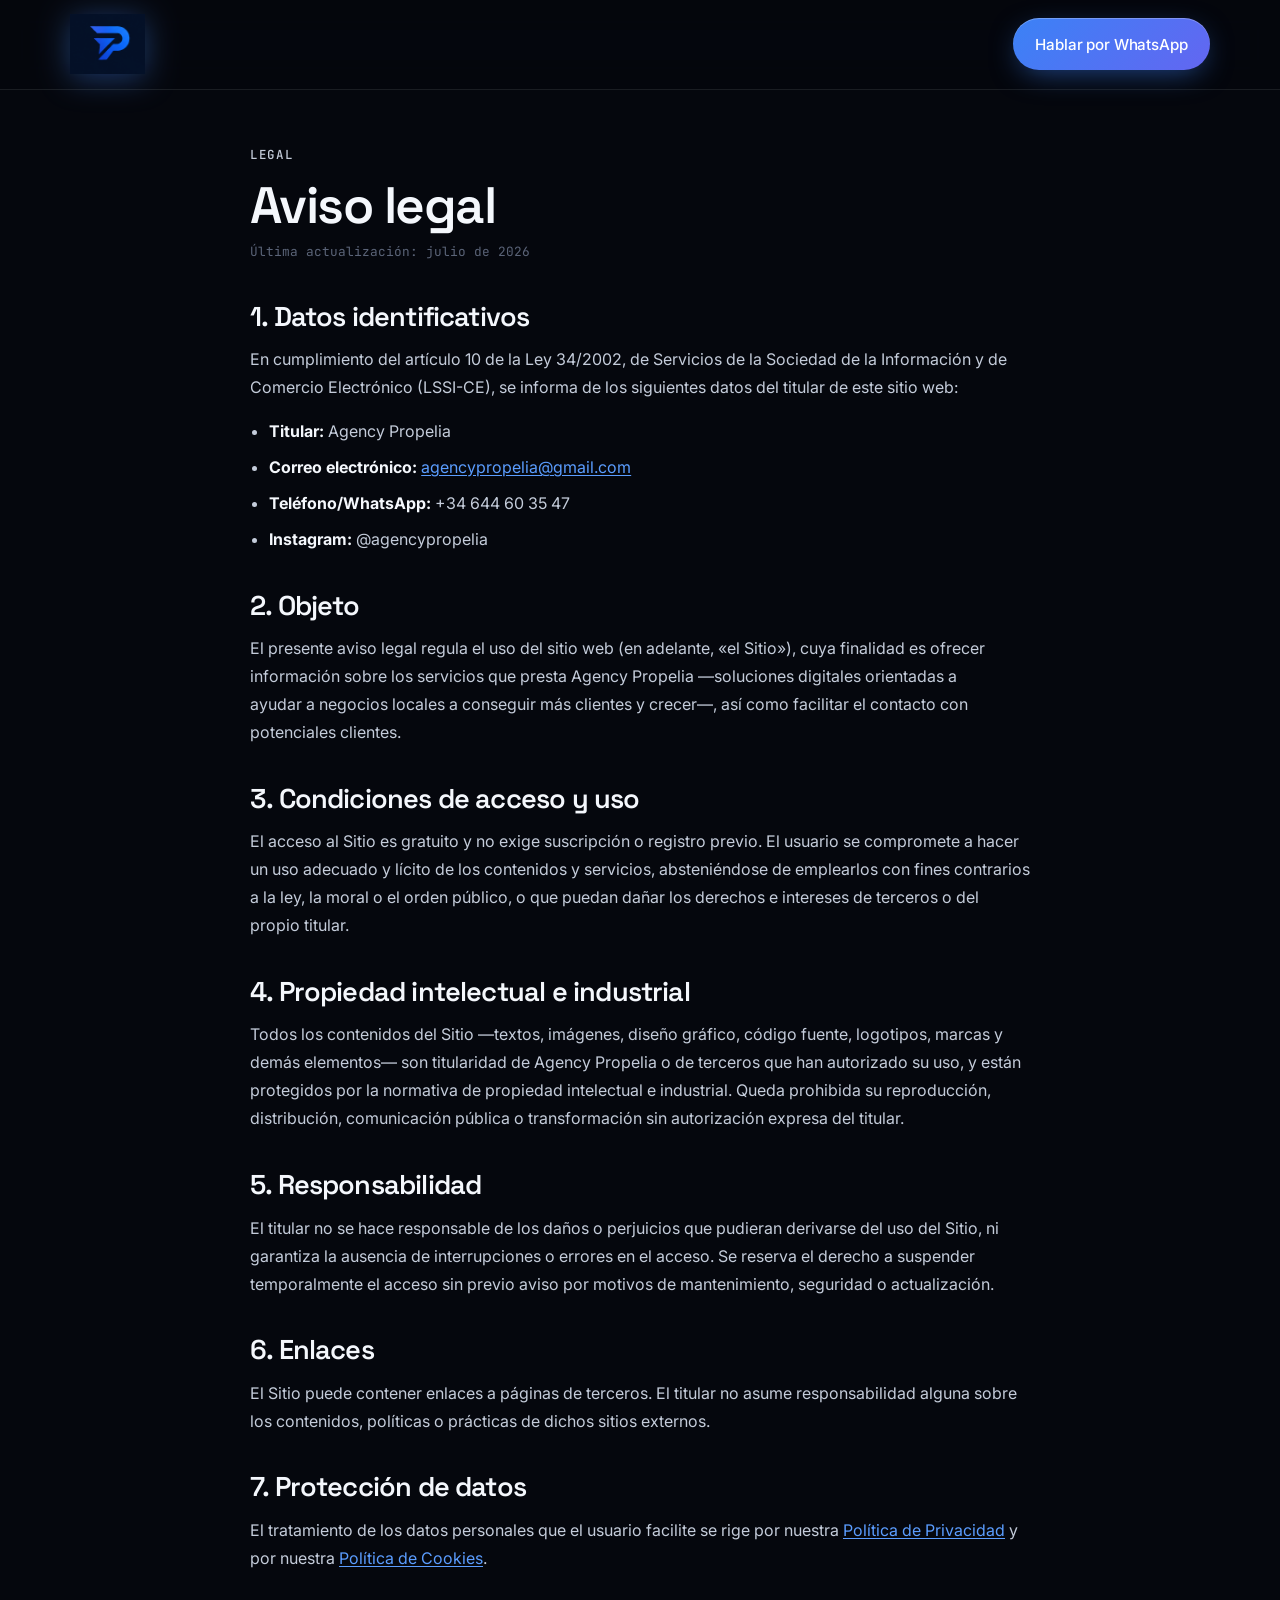
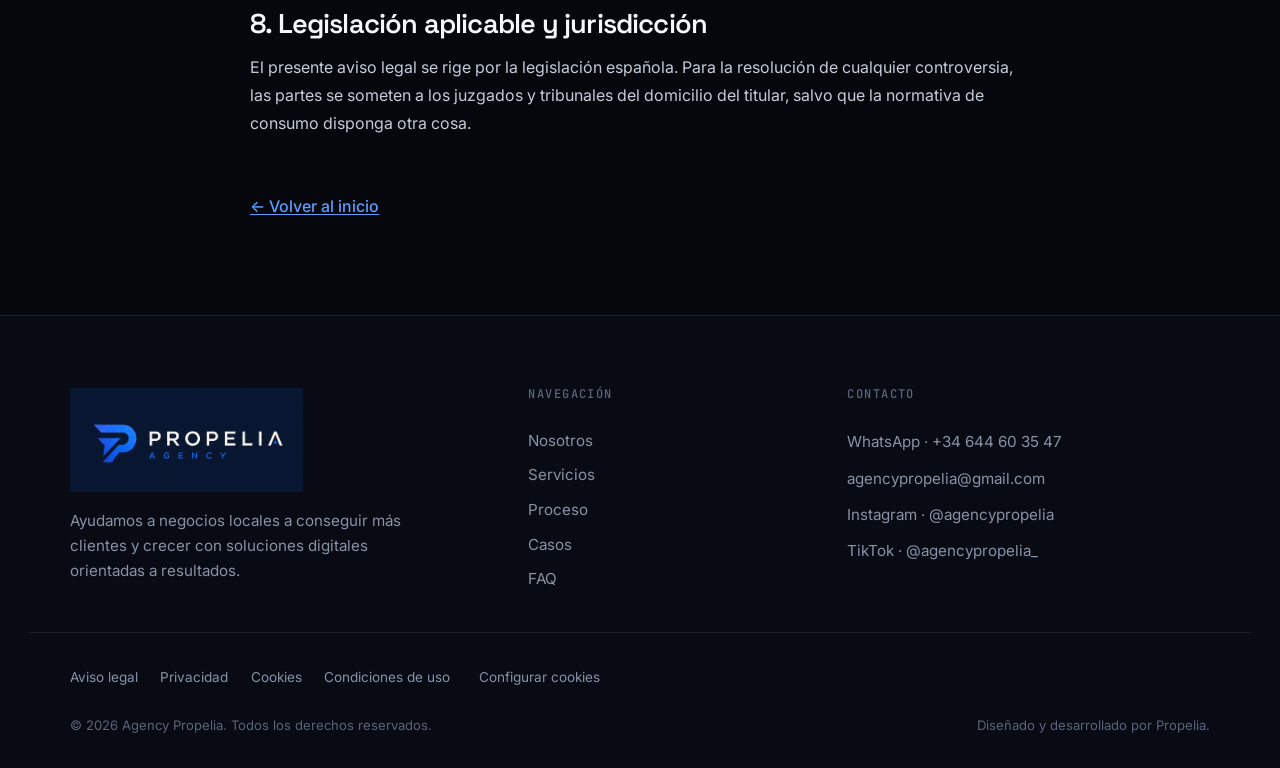
==== commit c7a1139c: "Nuevo posicionamiento: ayudamos a negocios locales a conseguir más clientes Reescritura del mensaje " ====
--- a/aviso-legal.html
+++ b/aviso-legal.html
@@ -4,6 +4,29 @@
   <meta charset="UTF-8" />
   <meta name="viewport" content="width=device-width, initial-scale=1.0" />
   <meta name="theme-color" content="#05070d" />
+
+  <!-- Google Analytics 4 (gtag.js) — con Consent Mode: solo mide tras aceptar cookies -->
+  <script async src="https://www.googletagmanager.com/gtag/js?id=G-VR11TXWBEW"></script>
+  <script>
+    window.dataLayer = window.dataLayer || [];
+    function gtag(){dataLayer.push(arguments);}
+    gtag('js', new Date());
+    (function () {
+      var a = 'denied', m = 'denied';
+      try {
+        var c = JSON.parse(localStorage.getItem('propelia_consent') || 'null');
+        if (c) { a = c.analytics ? 'granted' : 'denied'; m = c.marketing ? 'granted' : 'denied'; }
+      } catch (e) {}
+      gtag('consent', 'default', {
+        'analytics_storage': a,
+        'ad_storage': m,
+        'ad_user_data': m,
+        'ad_personalization': m
+      });
+    })();
+    gtag('config', 'G-VR11TXWBEW');
+  </script>
+
   <title>Aviso legal — Agency Propelia</title>
   <meta name="description" content="Aviso legal de Agency Propelia: datos identificativos, condiciones de uso, propiedad intelectual y responsabilidad." />
   <meta name="robots" content="index, follow" />
@@ -11,7 +34,7 @@
   <link rel="preconnect" href="https://fonts.googleapis.com" />
   <link rel="preconnect" href="https://fonts.gstatic.com" crossorigin />
   <link rel="stylesheet" href="https://fonts.googleapis.com/css2?family=Space+Grotesk:wght@400;500;600;700&family=Inter:wght@300;400;500;600&family=JetBrains+Mono:wght@400;500&display=swap" />
-  <link rel="stylesheet" href="styles.css?v=20260713f" />
+  <link rel="stylesheet" href="styles.css?v=20260713g" />
 </head>
 <body>
   <a class="skip-link" href="#main">Saltar al contenido</a>
@@ -42,7 +65,7 @@
         </ul>
 
         <h2>2. Objeto</h2>
-        <p>El presente aviso legal regula el uso del sitio web (en adelante, «el Sitio»), cuya finalidad es ofrecer información sobre los servicios de desarrollo web, rediseño, mantenimiento y optimización que presta Agency Propelia, así como facilitar el contacto con potenciales clientes.</p>
+        <p>El presente aviso legal regula el uso del sitio web (en adelante, «el Sitio»), cuya finalidad es ofrecer información sobre los servicios que presta Agency Propelia —soluciones digitales orientadas a ayudar a negocios locales a conseguir más clientes y crecer—, así como facilitar el contacto con potenciales clientes.</p>
 
         <h2>3. Condiciones de acceso y uso</h2>
         <p>El acceso al Sitio es gratuito y no exige suscripción o registro previo. El usuario se compromete a hacer un uso adecuado y lícito de los contenidos y servicios, absteniéndose de emplearlos con fines contrarios a la ley, la moral o el orden público, o que puedan dañar los derechos e intereses de terceros o del propio titular.</p>
@@ -73,7 +96,7 @@
         <a class="footer-brand-link" href="index.html" aria-label="Agency Propelia, inicio">
           <img class="footer-logo-img" src="assets/img/logo-propelia-agency.png" alt="Agency Propelia" width="210" height="72" loading="lazy" />
         </a>
-        <p>Creamos herramientas que ayudan a vender más, generar confianza y hacer crecer negocios.</p>
+        <p>Ayudamos a negocios locales a conseguir más clientes y crecer con soluciones digitales orientadas a resultados.</p>
       </div>
       <nav class="footer-nav" aria-label="Enlaces del pie">
         <h4>Navegación</h4>
@@ -132,6 +155,6 @@
   <script defer src="lib/gsap.min.js"></script>
   <script defer src="lib/ScrollTrigger.min.js"></script>
   <script defer src="lib/manifest.js"></script>
-  <script defer src="main.js?v=20260713f"></script>
+  <script defer src="main.js?v=20260713g"></script>
 </body>
 </html>
--- a/styles.css
+++ b/styles.css
@@ -1062,6 +1062,19 @@
 .pv-prop-price { display: block; font-style: normal; font-family: var(--display); font-weight: 600; font-size: 2.9cqw; color: var(--pfg); letter-spacing: -0.01em; }
 .pv-prop-spec  { display: block; text-decoration: none; font-family: var(--sans); font-size: 2.1cqw; color: var(--pmut); }
 
+/* Portada con captura real (para proyectos nuevos: ver plantilla en index.html) */
+.caso-shot {
+  width: 100%; height: 100%; display: block;
+  object-fit: cover; object-position: top center;
+  border-radius: 10px 10px 0 0;
+  box-shadow: 0 30px 60px -26px rgba(0,0,0,0.85);
+  transform: translateY(10px);
+  transition: transform 0.7s var(--ease-out);
+}
+@media (hover: hover) {
+  .caso-card:hover .caso-shot { transform: translateY(0) scale(1.02); }
+}
+
 .casos-note {
   text-align: center; margin-top: clamp(2rem, 4vw, 3rem); font-size: 0.85rem;
   color: var(--mute-2); font-family: var(--mono); letter-spacing: 0.03em;
